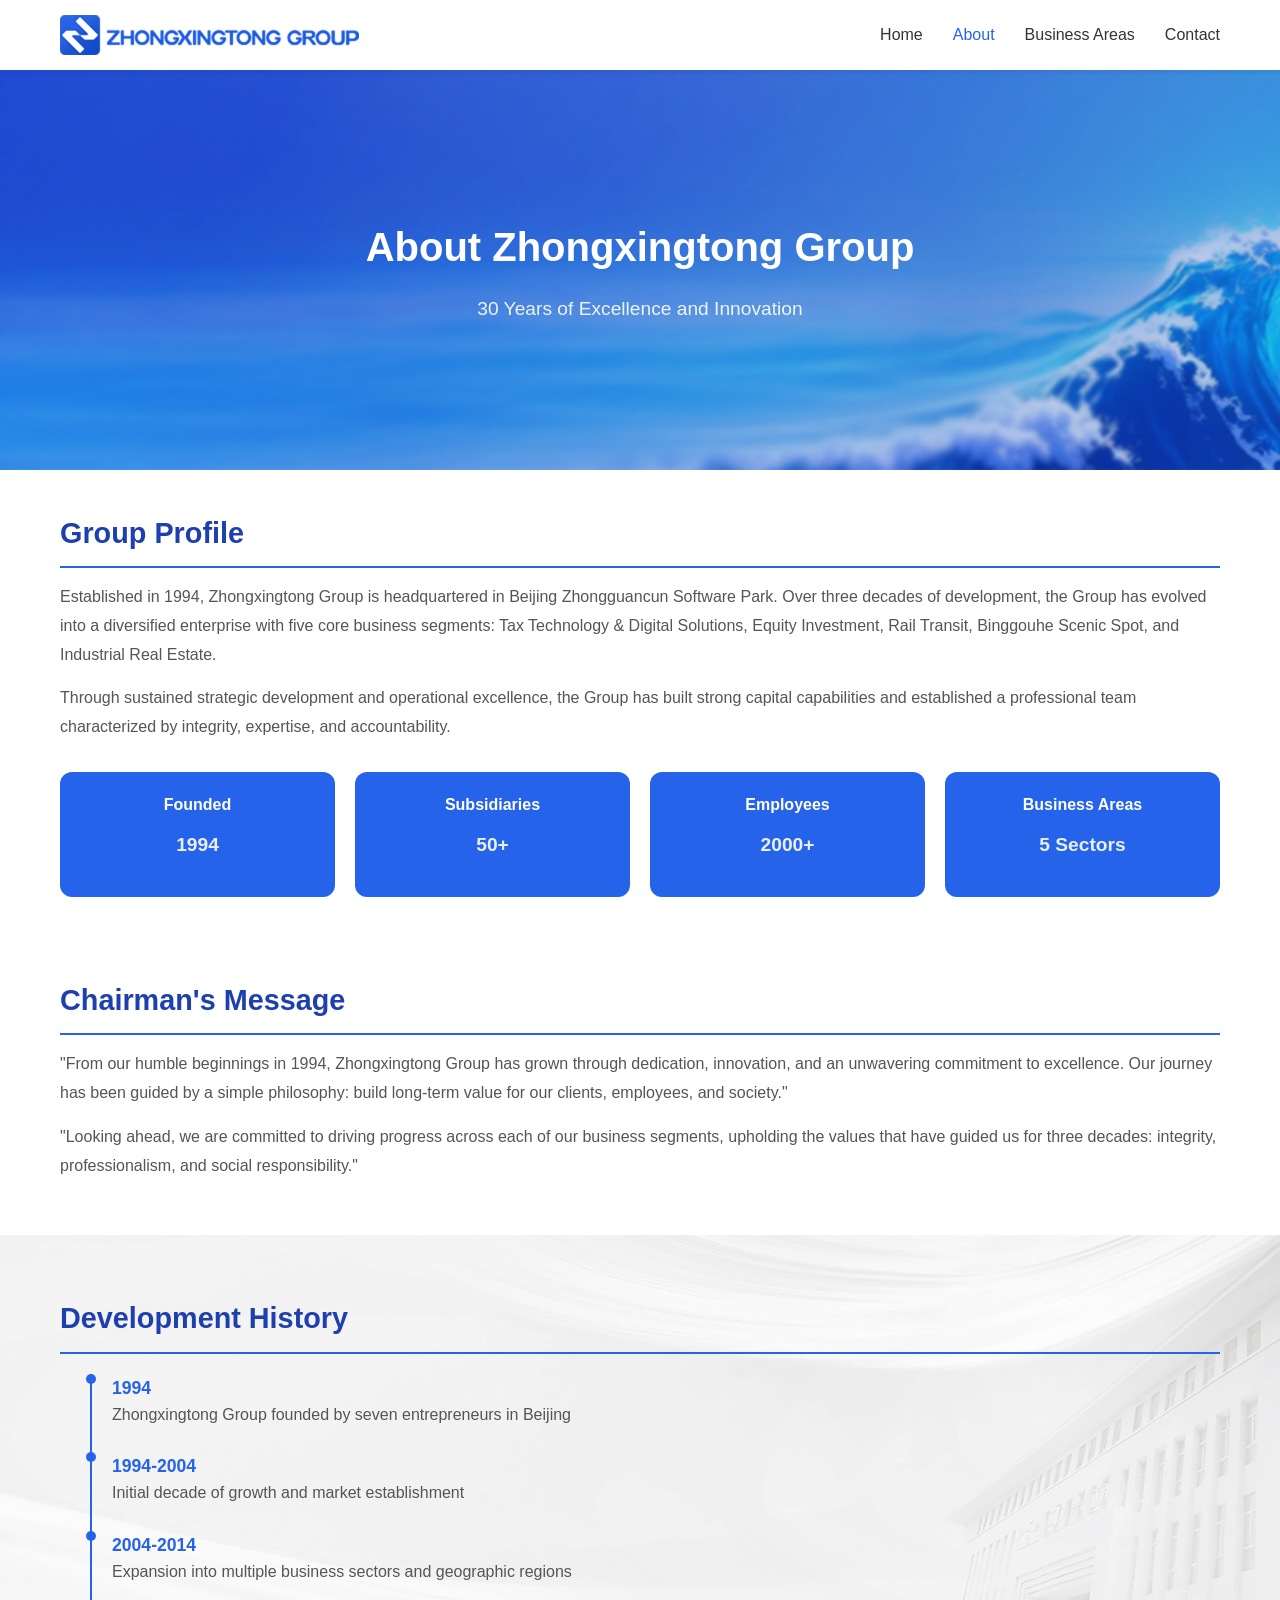
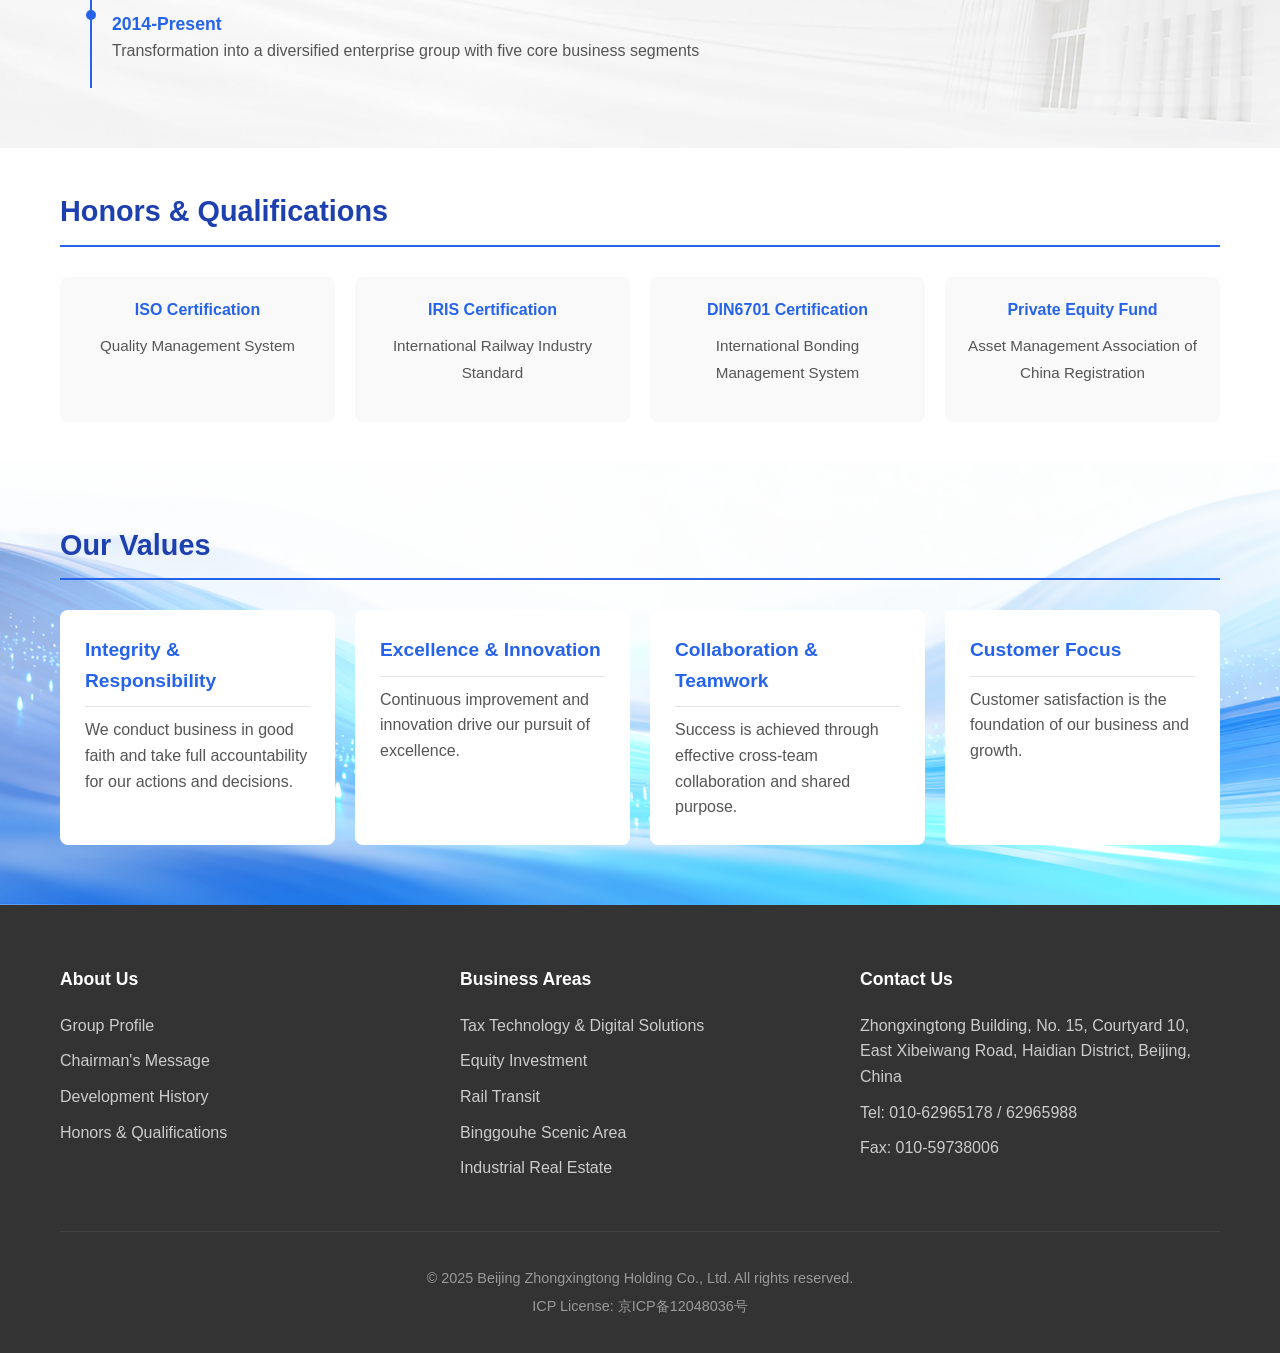
==== about.html @ 96192349 "refactor: unify footer heading from Business Units to Business Areas Co-Authored-By: Claude Opus 4.7" ====
<!DOCTYPE html>
<html lang="en">
<head>
  <meta charset="UTF-8">
  <meta name="viewport" content="width=device-width, initial-scale=1.0">
  <title>About - Zhongxingtong Group</title>
  <link rel="stylesheet" href="assets/css/style.css?v=20250424d">
  <link rel="stylesheet" href="assets/css/images.css">
  <style>
    /* Banner */
    .about-hero {
      position: relative;
      color: white;
      text-align: center;
      padding: 0;
      min-height: 400px;
      display: flex;
      align-items: center;
      justify-content: center;
      background-image: url('images/about/banner1.png');
      background-image: image-set(
        url('images/about/banner1.png') 1x,
        url('images/about/banner1@2x.png') 2x
      );
      background-size: cover;
      background-position: center;
      background-repeat: no-repeat;
    }
    .about-hero .hero-overlay {
      position: absolute;
      top: 0; left: 0; right: 0; bottom: 0;
      background: linear-gradient(135deg, rgba(37, 99, 235, 0.2), rgba(30, 64, 175, 0.3));
      z-index: 1;
    }
    .about-hero .container {
      position: relative;
      z-index: 2;
      padding: 60px 20px;
    }
    .about-hero h1 {
      font-size: clamp(1.8rem, 4vw, 2.5rem);
      margin-bottom: 15px;
    }
    .about-hero p {
      font-size: clamp(1rem, 1.5vw, 1.25rem);
      opacity: 0.9;
    }

    /* Sections */
    .content-section {
      padding: 40px 20px;
    }
    .content-section h2,
    .history-section h2,
    .values-section h2 {
      color: #1e40af;
      margin-bottom: 15px;
      font-size: clamp(1.4rem, 2.5vw, 1.8rem);
      padding-bottom: 10px;
      border-bottom: 2px solid #2563eb;
    }
    .content-section h3 {
      color: #1e40af;
      margin-top: 30px;
      margin-bottom: 15px;
      font-size: 1.5rem;
    }
    .content-section p {
      line-height: 1.8;
      margin-bottom: 15px;
      color: #555;
    }

    /* Group Profile stats - blue bg, white text */
    #profile .honor-item {
      background: #2563eb;
      border-radius: 12px;
      color: white;
    }
    #profile .honor-item h4 {
      color: white;
    }
    #profile .honor-item p {
      color: rgba(255,255,255,0.9);
      font-size: 1.2rem;
      font-weight: 700;
    }

    /* Honor Items */
    .honors-grid {
      display: grid;
      grid-template-columns: repeat(auto-fit, minmax(200px, 1fr));
      gap: 20px;
      margin-top: 30px;
    }
    .honor-item {
      background: #f9f9f9;
      padding: 20px;
      border-radius: 8px;
      text-align: center;
    }
    .honor-item h4 {
      color: #2563eb;
      margin-bottom: 10px;
    }
    .honor-item p {
      color: #555;
      font-size: 0.95rem;
    }

    /* Chairman */
    .chairman-inner {
    }

    /* Development History - background image full width */
    .history-section {
      position: relative;
      padding: 60px 20px;
      background-image: url('images/about/底图.png');
      background-image: image-set(
        url('images/about/底图.png') 1x,
        url('images/about/底图@2x.png') 2x
      );
      background-size: cover;
      background-position: center;
      background-repeat: no-repeat;
    }
    .history-section .container {
      position: relative;
      z-index: 1;
    }
    .timeline {
      position: relative;
      padding-left: 30px;
      margin-top: 20px;
    }
    .timeline-item {
      position: relative;
      padding-bottom: 25px;
      border-left: 2px solid #2563eb;
      padding-left: 20px;
    }
    .timeline-item::before {
      content: '';
      position: absolute;
      left: -6px;
      top: 0;
      width: 10px;
      height: 10px;
      background: #2563eb;
      border-radius: 50%;
    }
    .timeline-year {
      font-weight: 700;
      color: #2563eb;
      font-size: 1.1rem;
    }
    .timeline-item p {
      color: #555;
    }

    /* Values - background image full width */
    .values-section {
      position: relative;
      padding: clamp(40px, 5vw, 60px) 20px;
      background-image: url('images/about/背景图.png');
      background-image: image-set(
        url('images/about/背景图.png') 1x,
        url('images/about/背景图@2x.png') 2x
      );
      background-size: cover;
      background-position: center;
      background-repeat: no-repeat;
    }
    .values-list {
      display: grid;
      grid-template-columns: repeat(auto-fit, minmax(250px, 1fr));
      gap: 20px;
      margin-top: 30px;
    }
    .value-item {
      background: white;
      padding: 25px;
      border-radius: 8px;
    }
    .value-item h4 {
      color: #2563eb;
      margin-bottom: 10px;
      font-size: 1.2rem;
      padding-bottom: 10px;
      border-bottom: 1px solid rgba(0,0,0,0.1);
    }
    .value-item p {
      color: #555;
    }

    /* Careers */
    @media (max-width: 768px) {
      .about-hero {
        min-height: 300px;
      }
      .about-hero .container {
        padding: 40px 15px;
      }
    }
  </style>
</head>
<body>
    <header>
    <nav class="navbar">
      <div class="container nav-container">
        <a href="index.html" class="logo">
          <img src="images/logo.png" srcset="images/logo@2x.png 2x" alt="Zhongxingtong Group">
        </a>
        <button class="mobile-menu-btn" aria-label="Toggle menu">
          <span></span><span></span><span></span>
        </button>
        <ul class="nav-links">
          <li><a href="index.html">Home</a></li>
          <li><a href="about.html" class="active">About</a></li>
          <li class="dropdown">
            <span class="dropdown-toggle">Business Areas</span>
            <div class="dropdown-menu">
              <a href="finance-taxation.html">Tax Technology &amp; Digital Solutions</a>
              <a href="equity-investment.html">Equity Investment</a>
              <a href="rail-transit.html">Rail Transit</a>
              <a href="binggouhe-scenic.html">Binggouhe Scenic Area</a>
              <a href="industrial-real-estate.html">Industrial Real Estate</a>
            </div>
          </li>
          <li><a href="contact.html">Contact</a></li>
        </ul>
      </div>
    </nav>
  </header>

  <main>
    <!-- Banner -->
    <section class="about-hero">
      <div class="hero-overlay"></div>
      <div class="container">
        <h1>About Zhongxingtong Group</h1>
        <p>30 Years of Excellence and Innovation</p>
      </div>
    </section>

    <!-- Group Profile -->
    <section class="content-section" id="profile">
      <div class="container">
        <h2>Group Profile</h2>
        <p>Established in 1994, Zhongxingtong Group is headquartered in Beijing Zhongguancun Software Park. Over three decades of development, the Group has evolved into a diversified enterprise with five core business segments: Tax Technology &amp; Digital Solutions, Equity Investment, Rail Transit, Binggouhe Scenic Spot, and Industrial Real Estate.</p>
        <p>Through sustained strategic development and operational excellence, the Group has built strong capital capabilities and established a professional team characterized by integrity, expertise, and accountability.</p>
        <div class="honors-grid">
          <div class="honor-item">
            <h4>Founded</h4>
            <p>1994</p>
          </div>
          <div class="honor-item">
            <h4>Subsidiaries</h4>
            <p>50+</p>
          </div>
          <div class="honor-item">
            <h4>Employees</h4>
            <p>2000+</p>
          </div>
          <div class="honor-item">
            <h4>Business Areas</h4>
            <p>5 Sectors</p>
          </div>
        </div>
      </div>
    </section>

    <!-- Chairman's Message -->
    <section class="content-section" id="chairman">
      <div class="container">
        <div class="chairman-inner">
        <h2>Chairman's Message</h2>
        <p>"From our humble beginnings in 1994, Zhongxingtong Group has grown through dedication, innovation, and an unwavering commitment to excellence. Our journey has been guided by a simple philosophy: build long-term value for our clients, employees, and society."</p>
        <p>"Looking ahead, we are committed to driving progress across each of our business segments, upholding the values that have guided us for three decades: integrity, professionalism, and social responsibility."</p>
        </div>
      </div>
    </section>

    <!-- Development History - background image -->
    <section class="history-section" id="history">
      <div class="container">
        <h2>Development History</h2>
        <div class="timeline">
          <div class="timeline-item">
            <div class="timeline-year">1994</div>
            <p>Zhongxingtong Group founded by seven entrepreneurs in Beijing</p>
          </div>
          <div class="timeline-item">
            <div class="timeline-year">1994-2004</div>
            <p>Initial decade of growth and market establishment</p>
          </div>
          <div class="timeline-item">
            <div class="timeline-year">2004-2014</div>
            <p>Expansion into multiple business sectors and geographic regions</p>
          </div>
          <div class="timeline-item">
            <div class="timeline-year">2014-Present</div>
            <p>Transformation into a diversified enterprise group with five core business segments</p>
          </div>
        </div>
      </div>
    </section>

    <!-- Honors -->
    <section class="content-section" id="honors">
      <div class="container">
        <h2>Honors & Qualifications</h2>
        <div class="honors-grid">
          <div class="honor-item">
            <h4>ISO Certification</h4>
            <p>Quality Management System</p>
          </div>
          <div class="honor-item">
            <h4>IRIS Certification</h4>
            <p>International Railway Industry Standard</p>
          </div>
          <div class="honor-item">
            <h4>DIN6701 Certification</h4>
            <p>International Bonding Management System</p>
          </div>
          <div class="honor-item">
            <h4>Private Equity Fund</h4>
            <p>Asset Management Association of China Registration</p>
          </div>
        </div>
      </div>
    </section>

    <!-- Values -->
    <section class="values-section" id="values">
      <div class="container">
        <h2>Our Values</h2>
          <div class="values-list">
            <div class="value-item">
              <h4>Integrity & Responsibility</h4>
              <p>We conduct business in good faith and take full accountability for our actions and decisions.</p>
            </div>
            <div class="value-item">
              <h4>Excellence & Innovation</h4>
              <p>Continuous improvement and innovation drive our pursuit of excellence.</p>
            </div>
            <div class="value-item">
              <h4>Collaboration & Teamwork</h4>
              <p>Success is achieved through effective cross-team collaboration and shared purpose.</p>
            </div>
            <div class="value-item">
              <h4>Customer Focus</h4>
              <p>Customer satisfaction is the foundation of our business and growth.</p>
            </div>
          </div>
      </div>
    </section>

  </main>

    <footer>
    <div class="container">
      <div class="footer-content">
        <div class="footer-section">
          <h4>About Us</h4>
          <ul>
            <li><a href="about.html">Group Profile</a></li>
            <li><a href="about.html#chairman">Chairman's Message</a></li>
            <li><a href="about.html#history">Development History</a></li>
            <li><a href="about.html#honors">Honors & Qualifications</a></li>
          </ul>
        </div>
        <div class="footer-section">
          <h4>Business Areas</h4>
          <ul>
            <li><a href="finance-taxation.html">Tax Technology &amp; Digital Solutions</a></li>
            <li><a href="equity-investment.html">Equity Investment</a></li>
            <li><a href="rail-transit.html">Rail Transit</a></li>
            <li><a href="binggouhe-scenic.html">Binggouhe Scenic Area</a></li>
            <li><a href="industrial-real-estate.html">Industrial Real Estate</a></li>
          </ul>
        </div>
        <div class="footer-section">
          <h4>Contact Us</h4>
          <p>Zhongxingtong Building, No. 15, Courtyard 10, East Xibeiwang Road, Haidian District, Beijing, China</p>
          <p>Tel: 010-62965178 / 62965988</p>
          <p>Fax: 010-59738006</p>
        </div>
      </div>
      <div class="footer-bottom">
        <p>&copy; 2025 Beijing Zhongxingtong Holding Co., Ltd. All rights reserved.</p>
        <p>ICP License: 京ICP备12048036号</p>
      </div>
    </div>
  </footer>

  <script src="assets/js/main.js"></script>
</body>
</html>
---- assets/css/style.css ----
/* Reset & Base Styles */
*, *::before, *::after {
  box-sizing: border-box;
  margin: 0;
  padding: 0;
}

:root {
  --primary-color: #2563eb;
  --secondary-color: #1e40af;
  --accent-color: #4a7c43;
  --text-color: #333;
  --text-light: #666;
  --bg-color: #fff;
  --gray-light: #f5f5f5;
  --gray: #666;
  --border-color: #e5e7eb;
  --shadow-sm: 0 1px 3px rgba(0,0,0,0.1);
  --shadow-md: 0 4px 6px rgba(0,0,0,0.1);
  --shadow-lg: 0 10px 15px rgba(0,0,0,0.1);
  --transition: all 0.3s ease;
}

body {
  font-family: -apple-system, BlinkMacSystemFont, 'Segoe UI', Roboto, 'Helvetica Neue', Arial, sans-serif;
  line-height: 1.6;
  color: var(--text-color);
  background: var(--bg-color);
  scroll-behavior: smooth;
  padding-top: 70px;
}

/* Selection */
::selection {
  background: var(--primary-color);
  color: white;
}

/* Focus styles */
:focus {
  outline: 2px solid var(--primary-color);
  outline-offset: 2px;
}

.container {
  max-width: 1200px;
  margin: 0 auto;
  padding: 0 20px;
}

/* Navigation */
.navbar {
  background: var(--bg-color);
  box-shadow: 0 2px 4px rgba(0,0,0,0.1);
  position: fixed;
  top: 0;
  left: 0;
  right: 0;
  z-index: 100;
}

.nav-container {
  display: flex;
  justify-content: space-between;
  align-items: center;
  height: 70px;
}

.logo {
  display: flex;
  align-items: center;
  text-decoration: none;
}

.logo img {
  height: 40px;
  width: auto;
}

.nav-links {
  display: flex;
  list-style: none;
  gap: 30px;
}

.nav-links a {
  text-decoration: none;
  color: var(--text-color);
  font-weight: 500;
  transition: color 0.3s;
}

/* Dropdown Menu */
.dropdown {
  position: relative;
  display: inline-block;
}

.dropdown-toggle {
  cursor: pointer;
  display: inline;
  color: var(--text-color);
  font-weight: 500;
  text-decoration: none;
  transition: color 0.3s;
}

.dropdown-menu {
  display: none;
}

/* Desktop dropdown - hover trigger */
@media (min-width: 769px) {
  .dropdown-menu {
    position: absolute;
    top: 100%;
    left: 0;
    background: white;
    min-width: 220px;
    box-shadow: 0 8px 16px rgba(0,0,0,0.1);
    border-radius: 8px;
    padding: 10px 0;
    z-index: 1000;
    opacity: 0;
    transform: translateY(-10px);
    transition: all 0.3s ease;
  }

  .dropdown:hover .dropdown-menu {
    display: block !important;
    opacity: 1 !important;
    transform: translateY(0) !important;
  }

  .dropdown:focus .dropdown-menu,
  .dropdown:focus-within .dropdown-menu {
    display: block !important;
    opacity: 1 !important;
    transform: translateY(0) !important;
  }
}

.dropdown-menu a {
  display: block;
  padding: 12px 20px;
  color: var(--text-color);
  text-decoration: none;
  transition: all 0.3s;
  border-left: 3px solid transparent;
  white-space: nowrap;
}

.dropdown-menu a:hover {
  background: #f5f5f5;
  border-left-color: var(--primary-color);
  padding-left: 25px;
}

.nav-links a:hover,
.nav-links a.active,
.dropdown:hover .dropdown-toggle {
  color: var(--primary-color);
}

.mobile-menu-btn {
  display: none;
  background: none;
  border: none;
  cursor: pointer;
}

/* Desktop dropdown - hover trigger */
@media (min-width: 769px) {
  .dropdown-menu {
    display: none;
    position: absolute;
    top: 100%;
    left: 0;
    background: white;
    min-width: 220px;
    box-shadow: 0 8px 16px rgba(0,0,0,0.1);
    border-radius: 8px;
    padding: 10px 0;
    z-index: 1000;
    opacity: 0;
    transform: translateY(-10px);
    transition: all 0.3s ease;
  }

  .dropdown:hover .dropdown-menu {
    display: block !important;
    opacity: 1 !important;
    transform: translateY(0) !important;
  }

  .dropdown:focus .dropdown-menu,
  .dropdown:focus-within .dropdown-menu {
    display: block !important;
    opacity: 1 !important;
    transform: translateY(0) !important;
  }
}

/* Mobile Dropdown */
@media (max-width: 768px) {
  .dropdown-menu {
    position: static;
    box-shadow: none;
    border-radius: 0;
    padding-left: 20px;
    background: #f9f9f9;
    display: none;
  }

  .dropdown.active .dropdown-menu {
    display: block;
  }

  .dropdown-menu a {
    padding: 10px 15px;
    border-left: none;
    border-bottom: 1px solid #e5e7eb;
  }

  .dropdown-menu a:hover {
    padding-left: 20px;
    background: transparent;
  }
}

/* Hero Section */
.hero {
  position: relative;
  color: white;
  text-align: center;
  padding: 0;
  min-height: 500px;
  display: flex;
  align-items: center;
  justify-content: center;
  background-repeat: no-repeat;
  background-position: center;
  background-size: cover;
}

.hero-overlay {
  position: absolute;
  top: 0;
  left: 0;
  right: 0;
  bottom: 0;
  background: linear-gradient(135deg, rgba(37, 99, 235, 0.3), rgba(30, 64, 175, 0.4));
  z-index: 1;
}

.hero .container.hero-content {
  position: relative;
  z-index: 2;
  padding: 60px 20px;
}

.hero h1 {
  font-size: 3rem;
  margin-bottom: 20px;
}

.hero p {
  font-size: 1.25rem;
  margin-bottom: 30px;
  opacity: 0.9;
  max-width: 800px;
  margin-left: auto;
  margin-right: auto;
}

.hero-stats {
  display: flex;
  justify-content: center;
  gap: clamp(5px, 5vw, 50px);
  margin: clamp(20px, 4vw, 40px) 0;
  flex-wrap: nowrap;
}

.stat {
  text-align: center;
}

.stat-number {
  display: block;
  font-size: clamp(1.5rem, 3vw, 2.5rem);
  font-weight: 700;
  line-height: 1.1;
}

.stat-label {
  font-size: clamp(0.75rem, 1.2vw, 1rem);
  opacity: 0.9;
  line-height: 1.1;
}

/* Buttons */
.btn {
  display: inline-block;
  padding: 12px 30px;
  border-radius: 6px;
  text-decoration: none;
  font-weight: 600;
  transition: var(--transition);
  cursor: pointer;
  border: none;
  font-size: 1rem;
}

.btn-primary {
  background: white;
  color: var(--primary-color);
}

.btn-primary:hover {
  transform: translateY(-2px);
  box-shadow: 0 4px 12px rgba(0,0,0,0.2);
}

.btn-secondary {
  background: var(--primary-color);
  color: white;
}

.btn-secondary:hover {
  background: var(--secondary-color);
  transform: translateY(-2px);
  box-shadow: 0 4px 12px rgba(0,0,0,0.2);
}

.btn-outline {
  background: transparent;
  color: var(--primary-color);
  border: 2px solid var(--primary-color);
}

.btn-outline:hover {
  background: var(--primary-color);
  color: white;
}

.btn-small {
  padding: 8px 20px;
  font-size: 0.9rem;
}

.btn-large {
  padding: 16px 40px;
  font-size: 1.1rem;
}

/* Features */
.features {
  padding: 80px 20px;
  background: var(--gray-light);
}

.features h2 {
  text-align: center;
  margin-bottom: 50px;
  font-size: 2rem;
}

.feature-grid {
  display: grid;
  grid-template-columns: repeat(auto-fit, minmax(280px, 1fr));
  gap: 30px;
}

.feature-card {
  background: white;
  padding: 30px;
  border-radius: 24px;
  box-shadow: 0 2px 8px rgba(0,0,0,0.1);
  position: relative;
  overflow: hidden;
  min-height: 320px;
  display: flex;
  flex-direction: column;
  justify-content: flex-end;
  background-color: #f8fafc;
}

.feature-card::before {
  content: '';
  position: absolute;
  top: 0;
  left: 0;
  right: 0;
  bottom: 0;
  background-size: cover;
  background-position: center;
  z-index: 0;
}

.feature-card > * {
  position: relative;
  z-index: 1;
}

.feature-card h3 {
  color: var(--primary-color);
  margin-bottom: 15px;
}

.feature-card p {
  color: #333;
}

.feature-card .btn-link {
  color: var(--primary-color);
  font-weight: 600;
}

.feature-card .btn-link:hover {
  color: var(--secondary-color);
}

.btn-image {
  display: inline-flex;
  margin-top: 15px;
  position: relative;
  width: auto;
  align-self: flex-start;
  align-items: center;
  justify-content: center;
}

.btn-image img {
  display: block;
  width: auto;
  height: 26px;
}

.btn-image .btn-text {
  position: absolute;
  top: 0;
  left: 0;
  right: 0;
  bottom: 0;
  display: flex;
  align-items: center;
  justify-content: center;
  color: white;
  font-weight: 600;
  font-size: 0.9rem;
  white-space: nowrap;
  text-shadow: 0 1px 2px rgba(0,0,0,0.3);
}

.feature-card .feature-icon {
  font-size: 2.5rem;
  margin-bottom: 15px;
  display: block;
}

.btn-link {
  display: inline-block;
  margin-top: 15px;
  color: var(--primary-color);
  text-decoration: none;
  font-weight: 600;
  transition: color 0.3s;
}

.btn-link:hover {
  color: var(--secondary-color);
}

.about-preview {
  padding: 80px 20px;
  background: white;
  text-align: center;
}

.about-preview h2 {
  color: var(--primary-color);
  margin-bottom: 25px;
  font-size: 2rem;
}

.about-preview p {
  max-width: 900px;
  margin: 0 auto 30px;
  font-size: 1.1rem;
  line-height: 1.8;
  color: var(--gray);
}

/* Footer */
footer {
  background: var(--text-color);
  color: white;
  padding: 60px 20px 30px;
}

.footer-content {
  display: grid;
  grid-template-columns: repeat(auto-fit, minmax(250px, 1fr));
  gap: 40px;
  margin-bottom: 40px;
}

.footer-section h4 {
  margin-bottom: 20px;
  color: white;
  font-size: 1.1rem;
}

.footer-section ul {
  list-style: none;
}

.footer-section ul li {
  margin-bottom: 10px;
}

.footer-section a {
  color: #ccc;
  text-decoration: none;
  transition: color 0.3s;
}

.footer-section a:hover {
  color: white;
}

.footer-section p {
  color: #ccc;
  margin-bottom: 10px;
  line-height: 1.6;
}

.footer-bottom {
  text-align: center;
  padding-top: 30px;
  border-top: 1px solid #444;
}

.footer-bottom p {
  margin: 5px 0;
  color: #999;
  font-size: 0.9rem;
}

/* Responsive */
@media (max-width: 768px) {
  .mobile-menu-btn {
    display: flex;
    flex-direction: column;
    gap: 5px;
  }

  .mobile-menu-btn span {
    display: block;
    width: 25px;
    height: 3px;
    background: var(--text-color);
    transition: var(--transition);
  }

  .mobile-menu-btn.active span:nth-child(1) {
    transform: rotate(45deg) translate(5px, 5px);
  }

  .mobile-menu-btn.active span:nth-child(2) {
    opacity: 0;
  }

  .mobile-menu-btn.active span:nth-child(3) {
    transform: rotate(-45deg) translate(7px, -6px);
  }

  .nav-links {
    display: none;
    position: absolute;
    top: 70px;
    left: 0;
    right: 0;
    background: white;
    flex-direction: column;
    padding: 20px;
    gap: 15px;
    box-shadow: 0 4px 8px rgba(0,0,0,0.1);
    animation: slideDown 0.3s ease;
  }

  .nav-links.active {
    display: flex;
  }

  .hero {
    min-height: 500px;
  }

  .hero .container.hero-content {
    padding: 30px 15px;
  }

  .hero h1 {
    font-size: 1.8rem;
    margin-bottom: 12px;
  }

  .hero p {
    font-size: 0.95rem;
    margin-bottom: 15px;
    line-height: 1.6;
  }

  .footer-content {
    grid-template-columns: 1fr;
  }

  .contact-grid {
    grid-template-columns: 1fr;
  }
}

/* Animations */
@keyframes slideDown {
  from {
    opacity: 0;
    transform: translateY(-10px);
  }
  to {
    opacity: 1;
    transform: translateY(0);
  }
}

@keyframes fadeIn {
  from {
    opacity: 0;
  }
  to {
    opacity: 1;
  }
}

@keyframes slideUp {
  from {
    opacity: 0;
    transform: translateY(20px);
  }
  to {
    opacity: 1;
    transform: translateY(0);
  }
}

/* Utility classes */
.fade-in {
  animation: fadeIn 0.6s ease;
}

.slide-up {
  animation: slideUp 0.6s ease;
}

.text-center {
  text-align: center;
}

.text-primary {
  color: var(--primary-color);
}

.mt-1 { margin-top: 1rem; }
.mt-2 { margin-top: 2rem; }
.mt-3 { margin-top: 3rem; }
.mb-1 { margin-bottom: 1rem; }
.mb-2 { margin-bottom: 2rem; }
.mb-3 { margin-bottom: 3rem; }

.py-1 { padding-top: 1rem; padding-bottom: 1rem; }
.py-2 { padding-top: 2rem; padding-bottom: 2rem; }
.py-3 { padding-top: 3rem; padding-bottom: 3rem; }

/* Card hover effects */
.card-hover {
  transition: var(--transition);
}

.card-hover:hover {
  transform: translateY(-5px);
  box-shadow: var(--shadow-lg);
}

/* Loading state */
.loading {
  opacity: 0.6;
  pointer-events: none;
}

/* Accessibility */
.sr-only {
  position: absolute;
  width: 1px;
  height: 1px;
  padding: 0;
  margin: -1px;
  overflow: hidden;
  clip: rect(0, 0, 0, 0);
  white-space: nowrap;
  border-width: 0;
}

/* Print styles */
@media print {
  .navbar,
  .footer,
  .btn {
    display: none;
  }

  body {
    font-size: 12pt;
  }

  .content-section {
    page-break-inside: avoid;
  }
}
---- assets/css/images.css ----
/* 图片样式和占位符 */

/* 通用图片样式 */
img {
  max-width: 100%;
  height: auto;
  display: block;
}

/* Logo样式 */
.logo {
  display: flex;
  align-items: center;
  gap: 10px;
}

.logo-icon {
  width: 40px;
  height: 40px;
  background: linear-gradient(135deg, #2563eb, #1e40af);
  border-radius: 8px;
  display: flex;
  align-items: center;
  justify-content: center;
  color: white;
  font-size: 1.2rem;
  font-weight: bold;
}

/* 业务领域图片占位符 */
.business-area-image {
  width: 100%;
  height: 300px;
  background: linear-gradient(135deg, #667eea 0%, #764ba2 100%);
  display: flex;
  align-items: center;
  justify-content: center;
  border-radius: 12px;
  margin-bottom: 30px;
  color: white;
  font-size: 4rem;
  position: relative;
  overflow: hidden;
}

.business-area-image::before {
  content: '';
  position: absolute;
  top: 0;
  left: 0;
  right: 0;
  bottom: 0;
  background: rgba(255, 255, 255, 0.1);
  opacity: 0;
  transition: opacity 0.3s;
}

.business-area-image:hover::before {
  opacity: 1;
}

/* 为每个业务领域设置不同的渐变色 */
.finance-taxation-img {
  background: linear-gradient(135deg, #667eea 0%, #764ba2 100%);
}

.equity-investment-img {
  background: linear-gradient(135deg, #f093fb 0%, #f5576c 100%);
}

.rail-transit-img {
  background: linear-gradient(135deg, #4facfe 0%, #00f2fe 100%);
}

.binggouhe-scenic-img {
  background: linear-gradient(135deg, #43e97b 0%, #38f9d7 100%);
}

.industrial-real-estate-img {
  background: linear-gradient(135deg, #fa709a 0%, #fee140 100%);
}

/* 新闻图片占位符 */
.news-image {
  width: 100%;
  height: 200px;
  background: linear-gradient(135deg, #a8edea 0%, #fed6e3 100%);
  display: flex;
  align-items: center;
  justify-content: center;
  border-radius: 8px;
  color: #333;
  font-size: 2rem;
  margin-bottom: 15px;
}

/* 头像占位符 */
.avatar-placeholder {
  width: 120px;
  height: 120px;
  border-radius: 50%;
  background: linear-gradient(135deg, #667eea 0%, #764ba2 100%);
  display: flex;
  align-items: center;
  justify-content: center;
  color: white;
  font-size: 2.5rem;
  margin: 0 auto 20px;
}

/* 英雄区域背景 */
.hero-bg {
  background: linear-gradient(135deg, #667eea 0%, #764ba2 100%);
  position: relative;
}

.hero-bg::before {
  content: '';
  position: absolute;
  top: 0;
  left: 0;
  right: 0;
  bottom: 0;
  background: url('data:image/svg+xml,<svg xmlns="http://www.w3.org/2000/svg" viewBox="0 0 1200 120"><path fill="rgba(255,255,255,0.1)" d="M321.39,56.44c58-10.79,114.16-30.13,172-41.86,82.39-16.72,168.19-17.73,250.45-.39C823.78,31,906.67,72,985.66,92.83c70.05,18.48,146.53,26.09,214.34,3V0H0V27.35A600.21,600.21,0,0,0,321.39,56.44Z"></path></svg>') no-repeat bottom;
  background-size: cover;
}

/* 图标样式 */
.icon {
  display: inline-block;
  width: 1em;
  height: 1em;
  margin-right: 0.5em;
  vertical-align: middle;
}

/* 统计数据图标 */
.stat-icon {
  font-size: 3rem;
  margin-bottom: 15px;
  display: block;
}

/* 特性卡片图标 */
.feature-icon {
  font-size: 2.5rem;
  margin-bottom: 20px;
  display: block;
}

/* 图片加载状态 */
img[loading] {
  background: #f0f0f0;
  min-height: 200px;
}

img[loading="lazy"] {
  opacity: 0;
  transition: opacity 0.3s;
}

img.loaded {
  opacity: 1;
}

/* 响应式图片 */
.responsive-image {
  width: 100%;
  height: auto;
  object-fit: cover;
}

@media (max-width: 768px) {
  .business-area-image {
    height: 200px;
    font-size: 3rem;
  }

  .news-image {
    height: 150px;
    font-size: 1.5rem;
  }

  .avatar-placeholder {
    width: 100px;
    height: 100px;
    font-size: 2rem;
  }
}
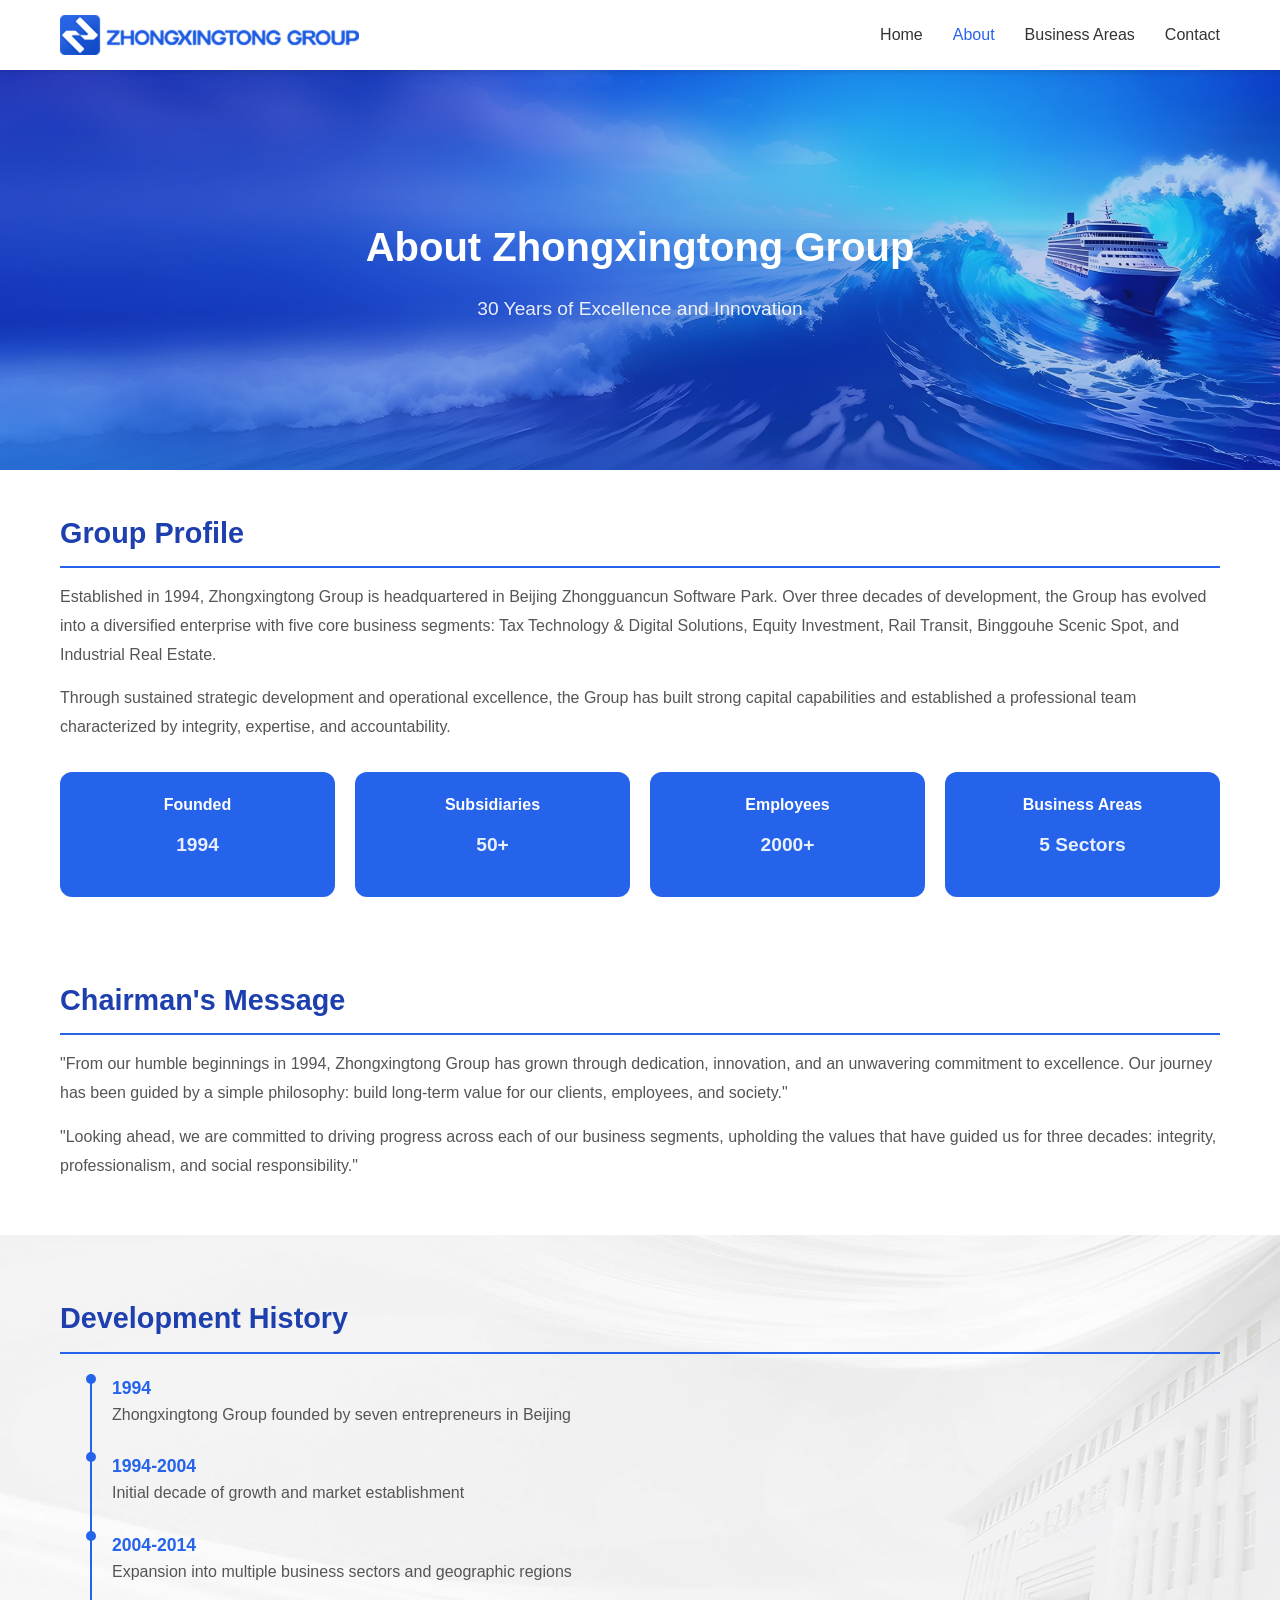
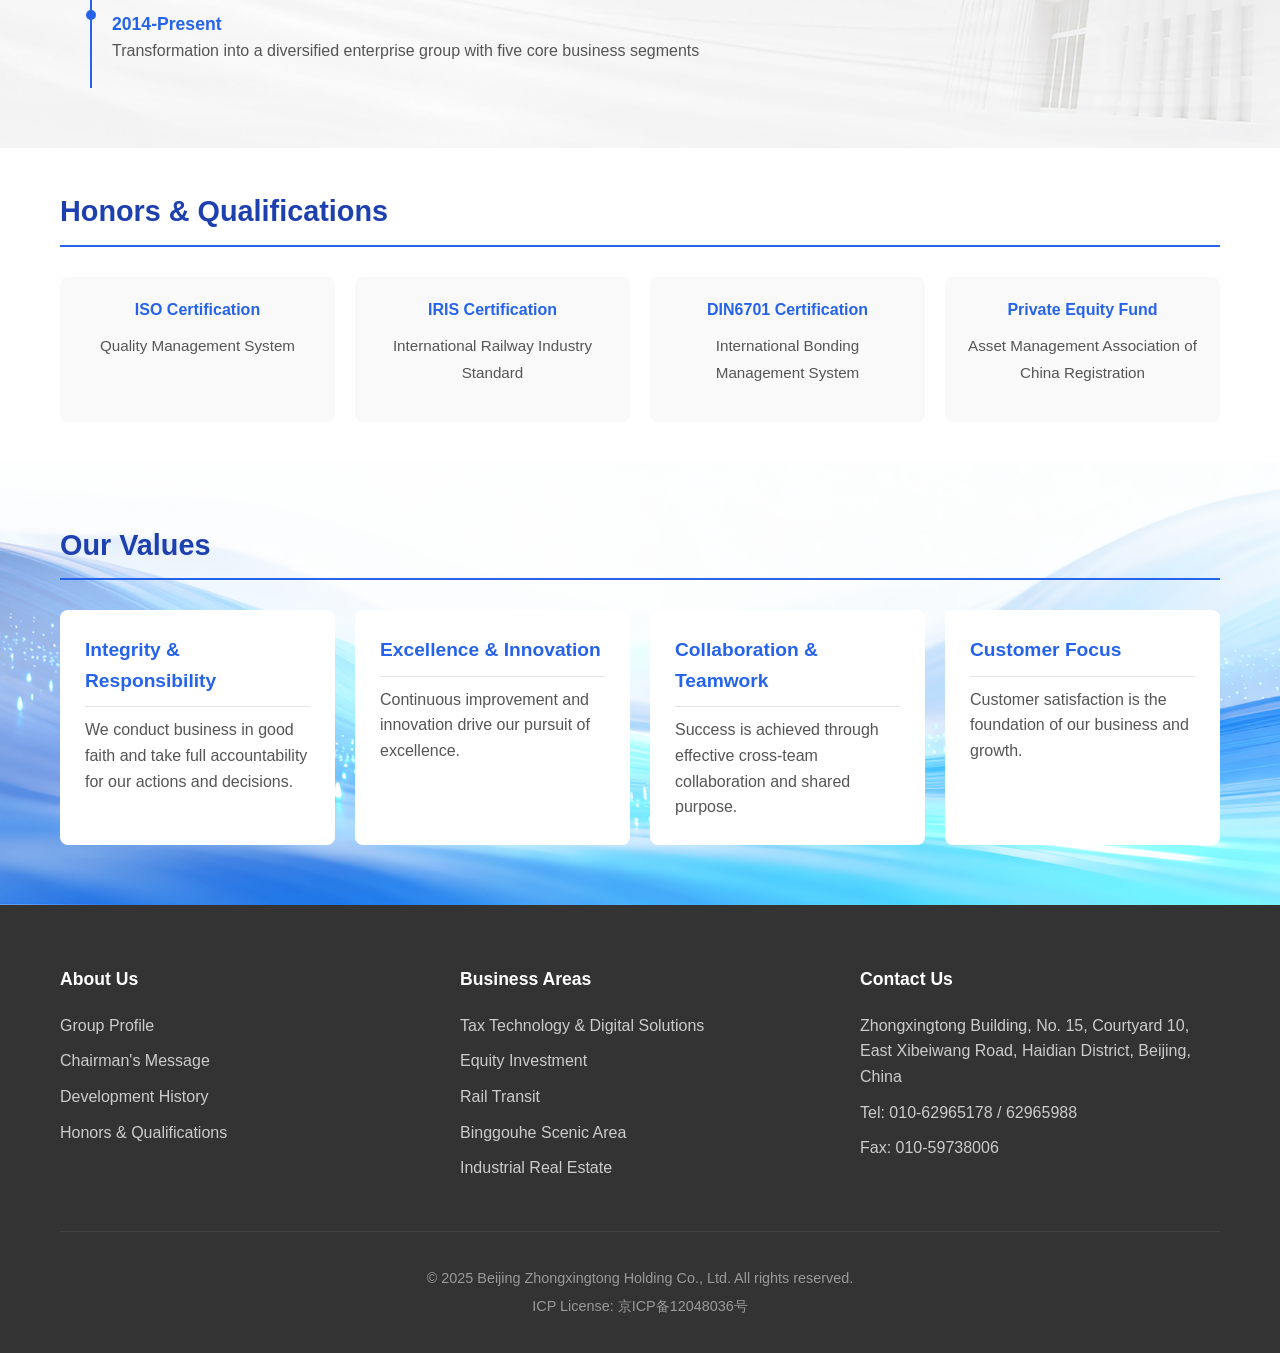
==== commit a28c93b7: "refactor: replace banners, remove all @2x/@3x variants and image-set - Replace banner images for all" ====
--- a/about.html
+++ b/about.html
@@ -18,10 +18,6 @@
       align-items: center;
       justify-content: center;
       background-image: url('images/about/banner1.png');
-      background-image: image-set(
-        url('images/about/banner1.png') 1x,
-        url('images/about/banner1@2x.png') 2x
-      );
       background-size: cover;
       background-position: center;
       background-repeat: no-repeat;
@@ -116,11 +112,7 @@
     .history-section {
       position: relative;
       padding: 60px 20px;
-      background-image: url('images/about/底图.png');
-      background-image: image-set(
-        url('images/about/底图.png') 1x,
-        url('images/about/底图@2x.png') 2x
-      );
+      background-image: url('images/about/bg-history.png');
       background-size: cover;
       background-position: center;
       background-repeat: no-repeat;
@@ -163,11 +155,7 @@
     .values-section {
       position: relative;
       padding: clamp(40px, 5vw, 60px) 20px;
-      background-image: url('images/about/背景图.png');
-      background-image: image-set(
-        url('images/about/背景图.png') 1x,
-        url('images/about/背景图@2x.png') 2x
-      );
+      background-image: url('images/about/bg-values.png');
       background-size: cover;
       background-position: center;
       background-repeat: no-repeat;
@@ -210,7 +198,7 @@
     <nav class="navbar">
       <div class="container nav-container">
         <a href="index.html" class="logo">
-          <img src="images/logo.png" srcset="images/logo@2x.png 2x" alt="Zhongxingtong Group">
+          <img src="images/logo.png" alt="Zhongxingtong Group">
         </a>
         <button class="mobile-menu-btn" aria-label="Toggle menu">
           <span></span><span></span><span></span>
--- a/assets/css/style.css
+++ b/assets/css/style.css
@@ -88,6 +88,10 @@
   color: var(--text-color);
   font-weight: 500;
   transition: color 0.3s;
+}
+.nav-links a:focus {
+  outline: none;
+  color: var(--primary-color);
 }
 
 /* Dropdown Menu */
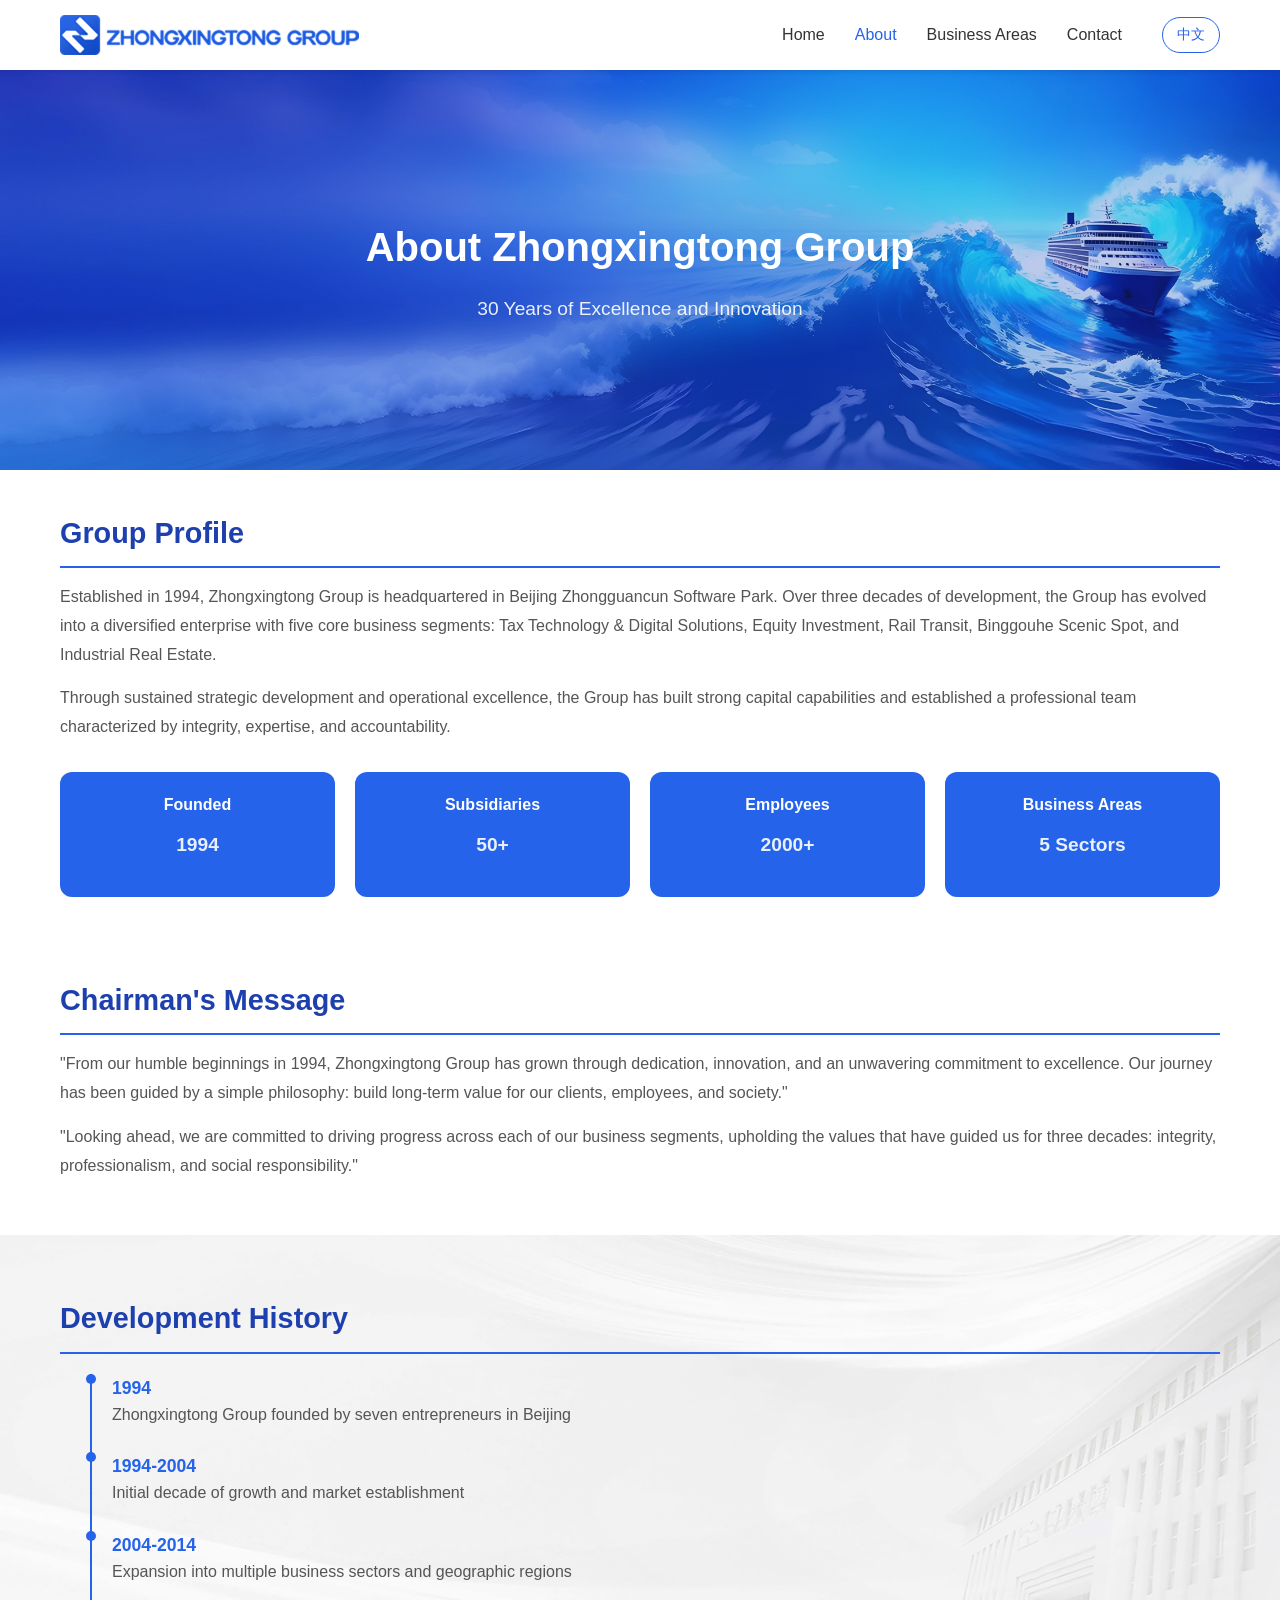
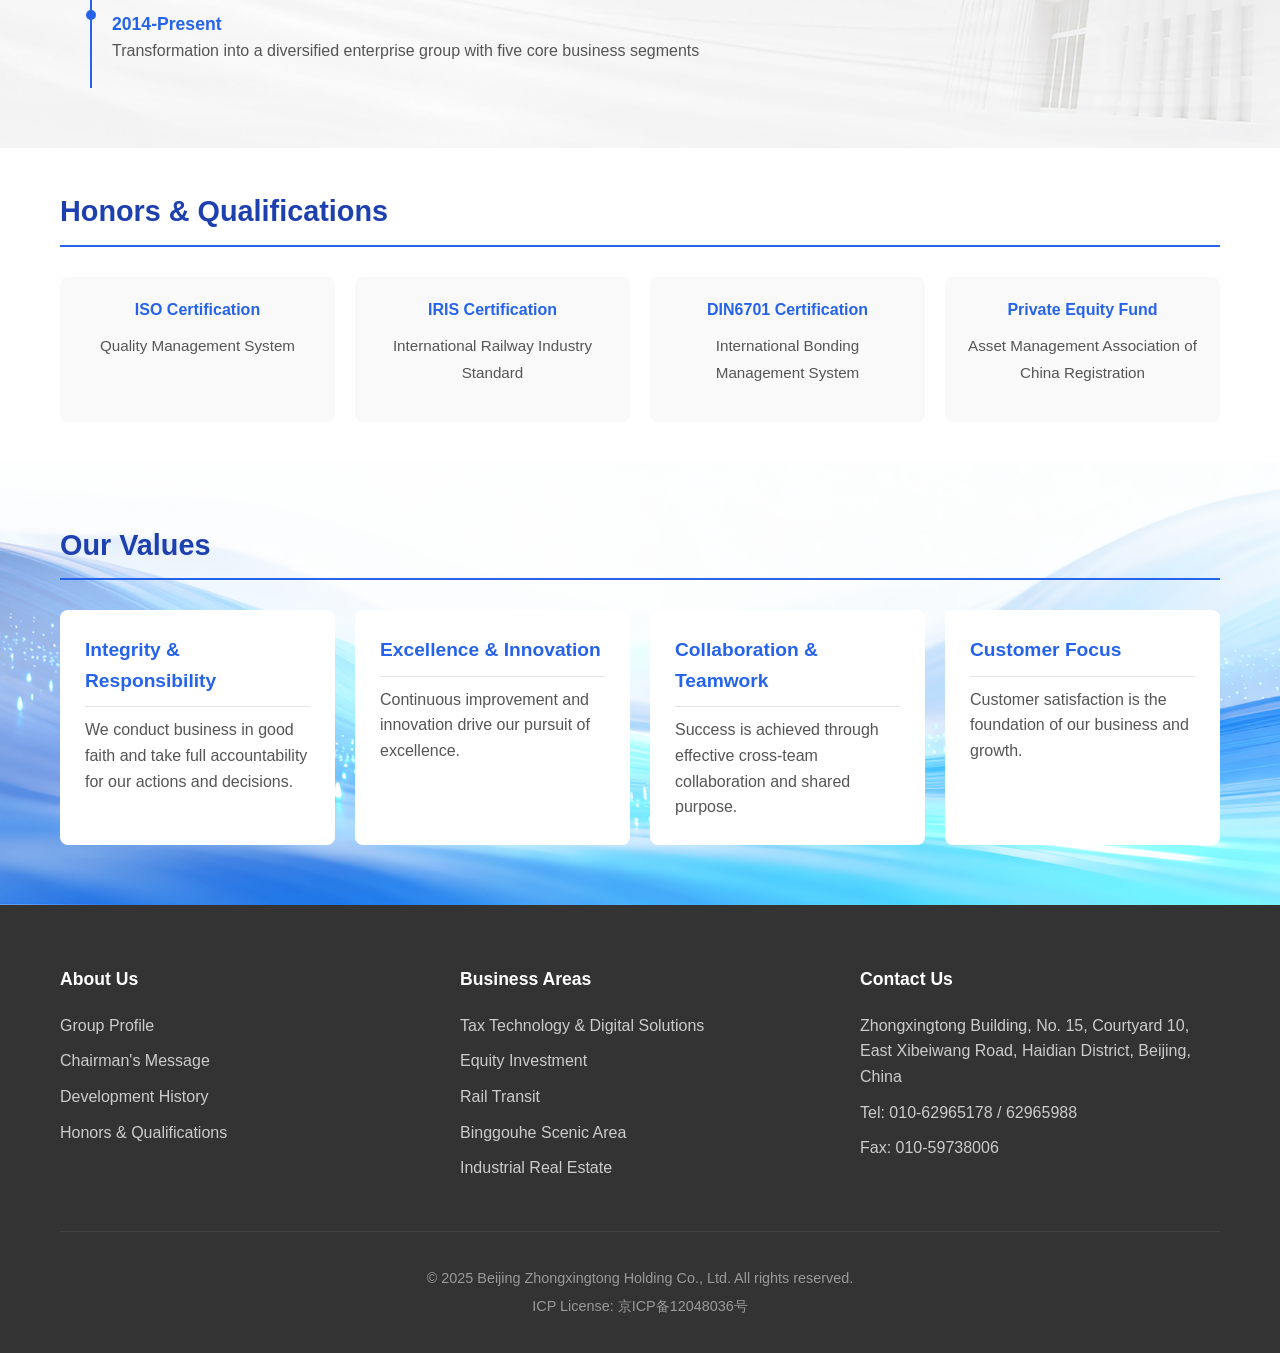
==== commit 373c3ace: "feat: add language switcher and favicon - Add "中文" pill button in navbar linking to chinazxt.com - A" ====
--- a/about.html
+++ b/about.html
@@ -4,6 +4,7 @@
   <meta charset="UTF-8">
   <meta name="viewport" content="width=device-width, initial-scale=1.0">
   <title>About - Zhongxingtong Group</title>
+  <link rel="shortcut icon" href="favicon.ico" type="image/x-icon">
   <link rel="stylesheet" href="assets/css/style.css?v=20250424d">
   <link rel="stylesheet" href="assets/css/images.css">
   <style>
@@ -217,6 +218,7 @@
             </div>
           </li>
           <li><a href="contact.html">Contact</a></li>
+        <li class="lang-switcher"><a href="https://www.chinazxt.com/" target="_blank" rel="noopener">中文</a></li>
         </ul>
       </div>
     </nav>
--- a/assets/css/style.css
+++ b/assets/css/style.css
@@ -79,6 +79,7 @@
 
 .nav-links {
   display: flex;
+  align-items: center;
   list-style: none;
   gap: 30px;
 }
@@ -92,6 +93,30 @@
 .nav-links a:focus {
   outline: none;
   color: var(--primary-color);
+}
+
+/* Language Switcher */
+.lang-switcher {
+  display: flex;
+  align-items: center;
+  margin-left: 10px;
+}
+.lang-switcher a {
+  display: inline-flex;
+  align-items: center;
+  gap: 4px;
+  padding: 6px 14px;
+  border: 1px solid var(--primary-color);
+  border-radius: 20px;
+  font-size: 0.85rem;
+  font-weight: 500;
+  color: var(--primary-color);
+  text-decoration: none;
+  transition: all 0.3s;
+}
+.lang-switcher a:hover {
+  background: var(--primary-color);
+  color: white;
 }
 
 /* Dropdown Menu */
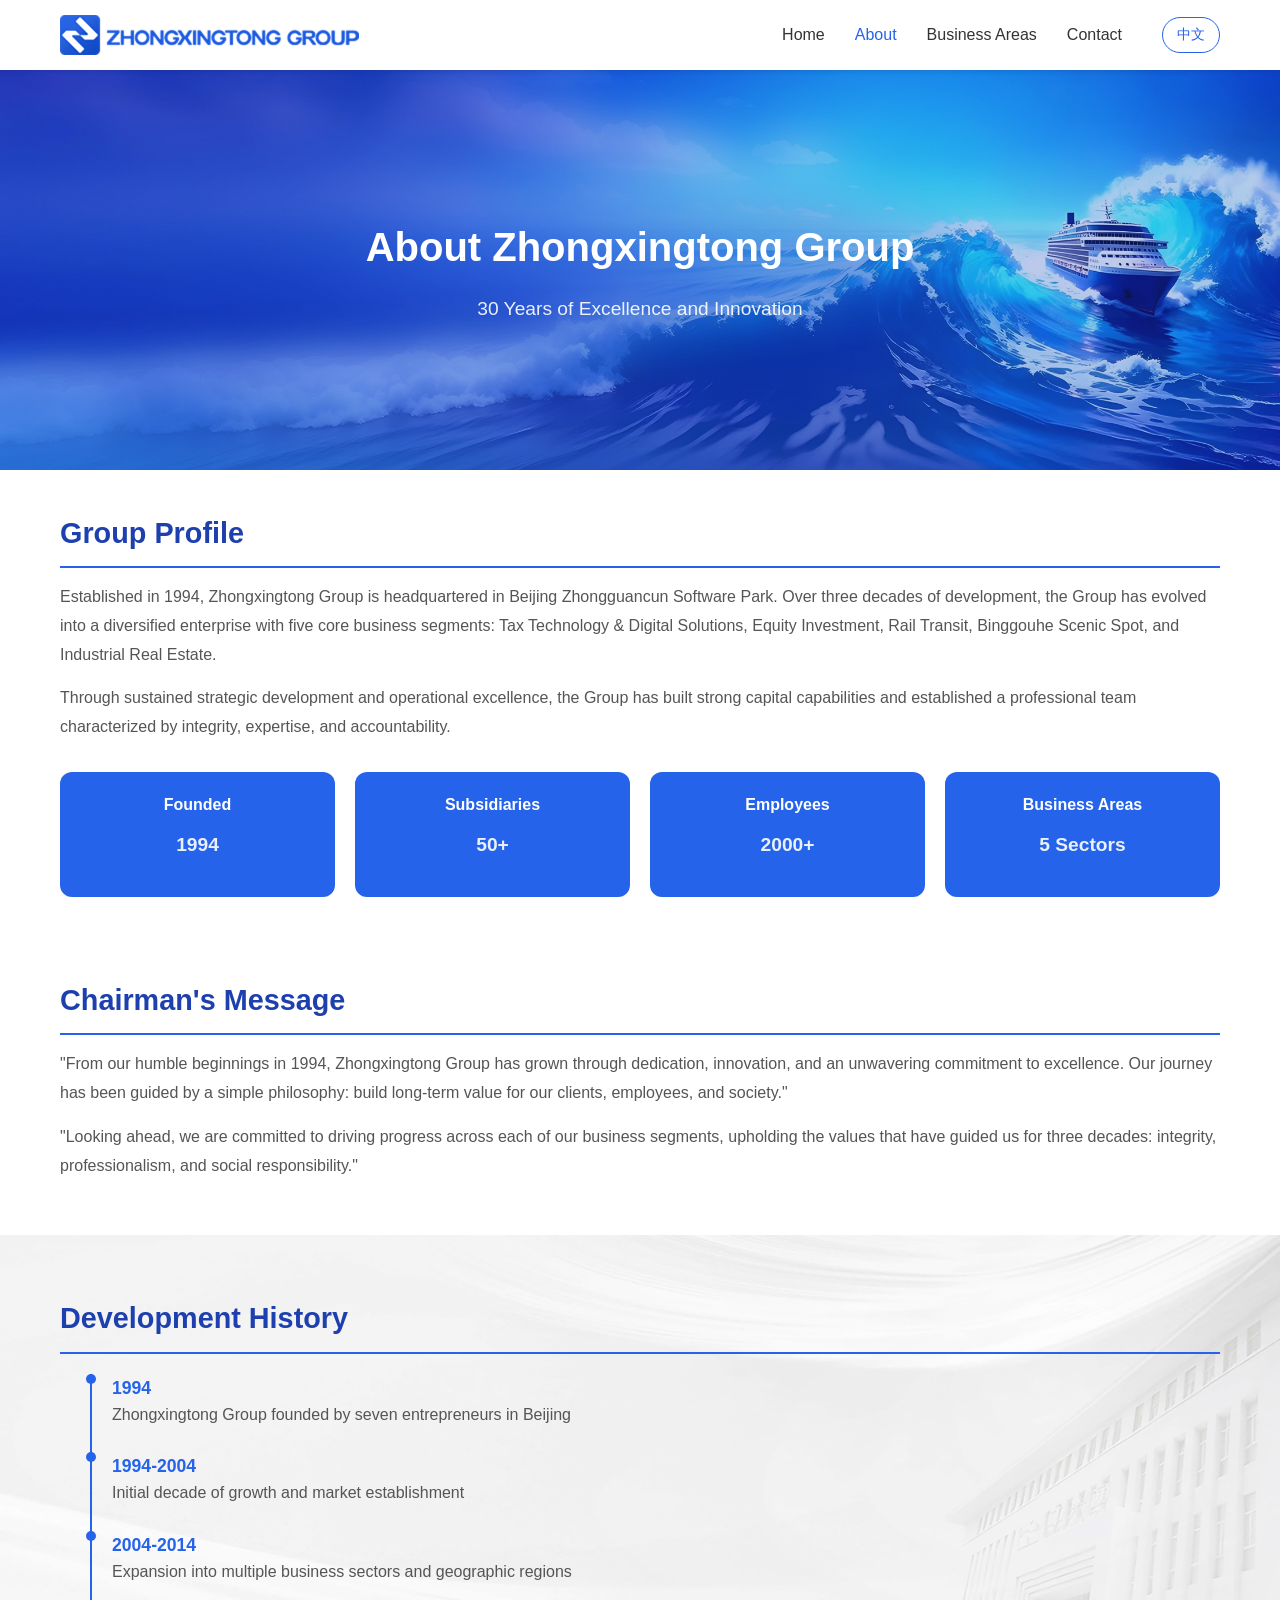
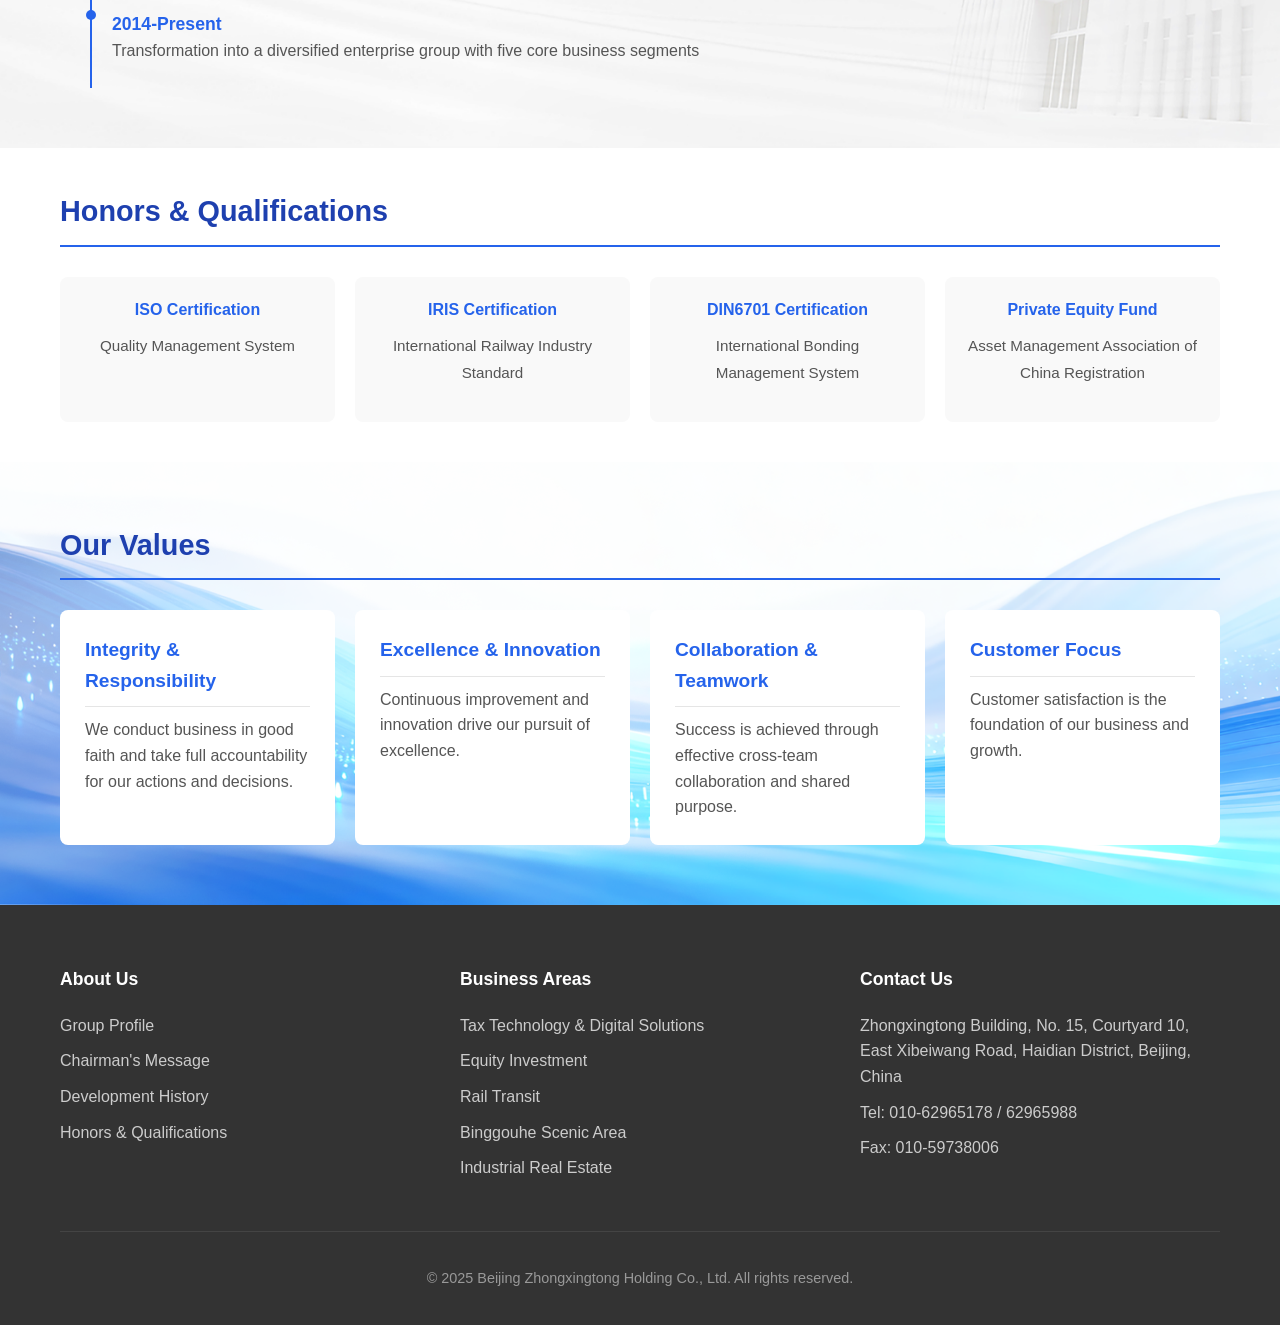
==== commit 1a84db6c: "chore: remove ICP license from all pages Co-Authored-By: Claude Opus 4.7 <noreply@anthropic.com>" ====
--- a/about.html
+++ b/about.html
@@ -5,7 +5,7 @@
   <meta name="viewport" content="width=device-width, initial-scale=1.0">
   <title>About - Zhongxingtong Group</title>
   <link rel="shortcut icon" href="favicon.ico" type="image/x-icon">
-  <link rel="stylesheet" href="assets/css/style.css?v=20250424d">
+  <link rel="stylesheet" href="assets/css/style.css?v=20250525">
   <link rel="stylesheet" href="assets/css/images.css">
   <style>
     /* Banner */
@@ -380,7 +380,6 @@
       </div>
       <div class="footer-bottom">
         <p>&copy; 2025 Beijing Zhongxingtong Holding Co., Ltd. All rights reserved.</p>
-        <p>ICP License: 京ICP备12048036号</p>
       </div>
     </div>
   </footer>
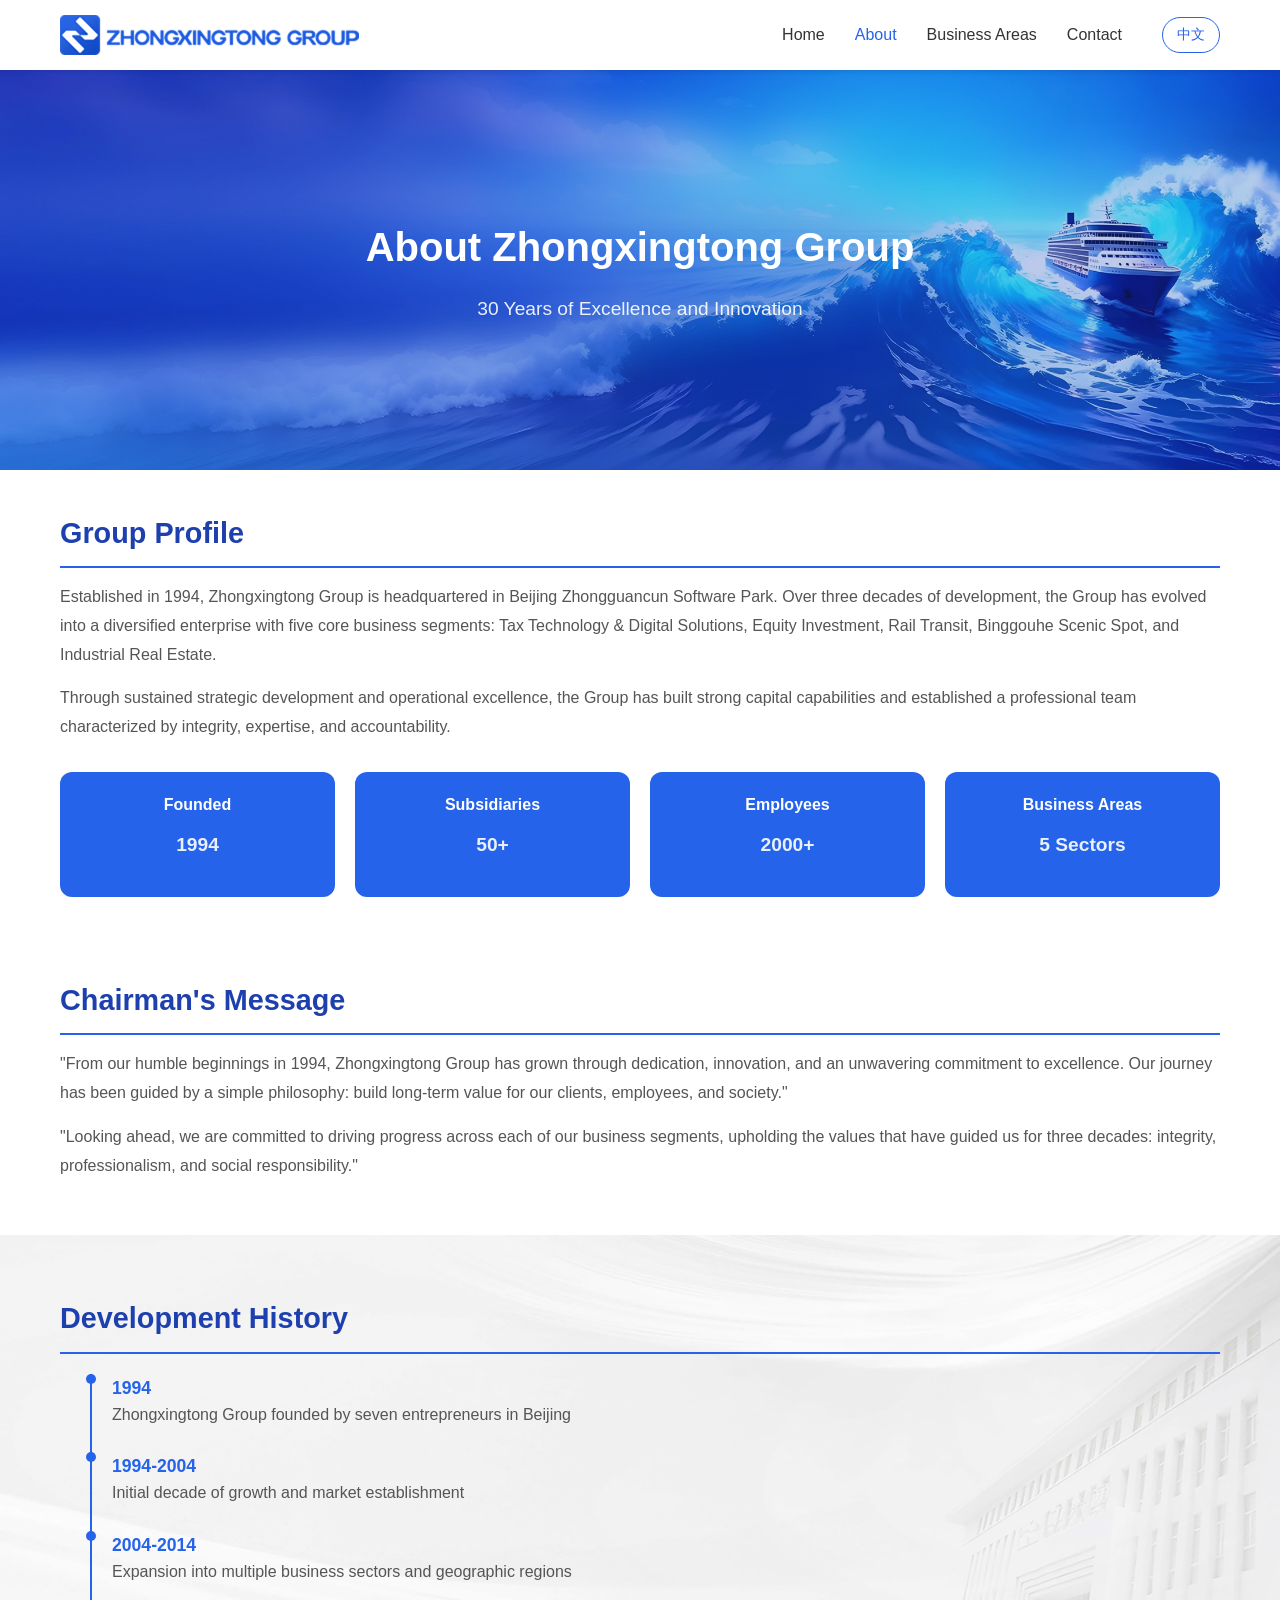
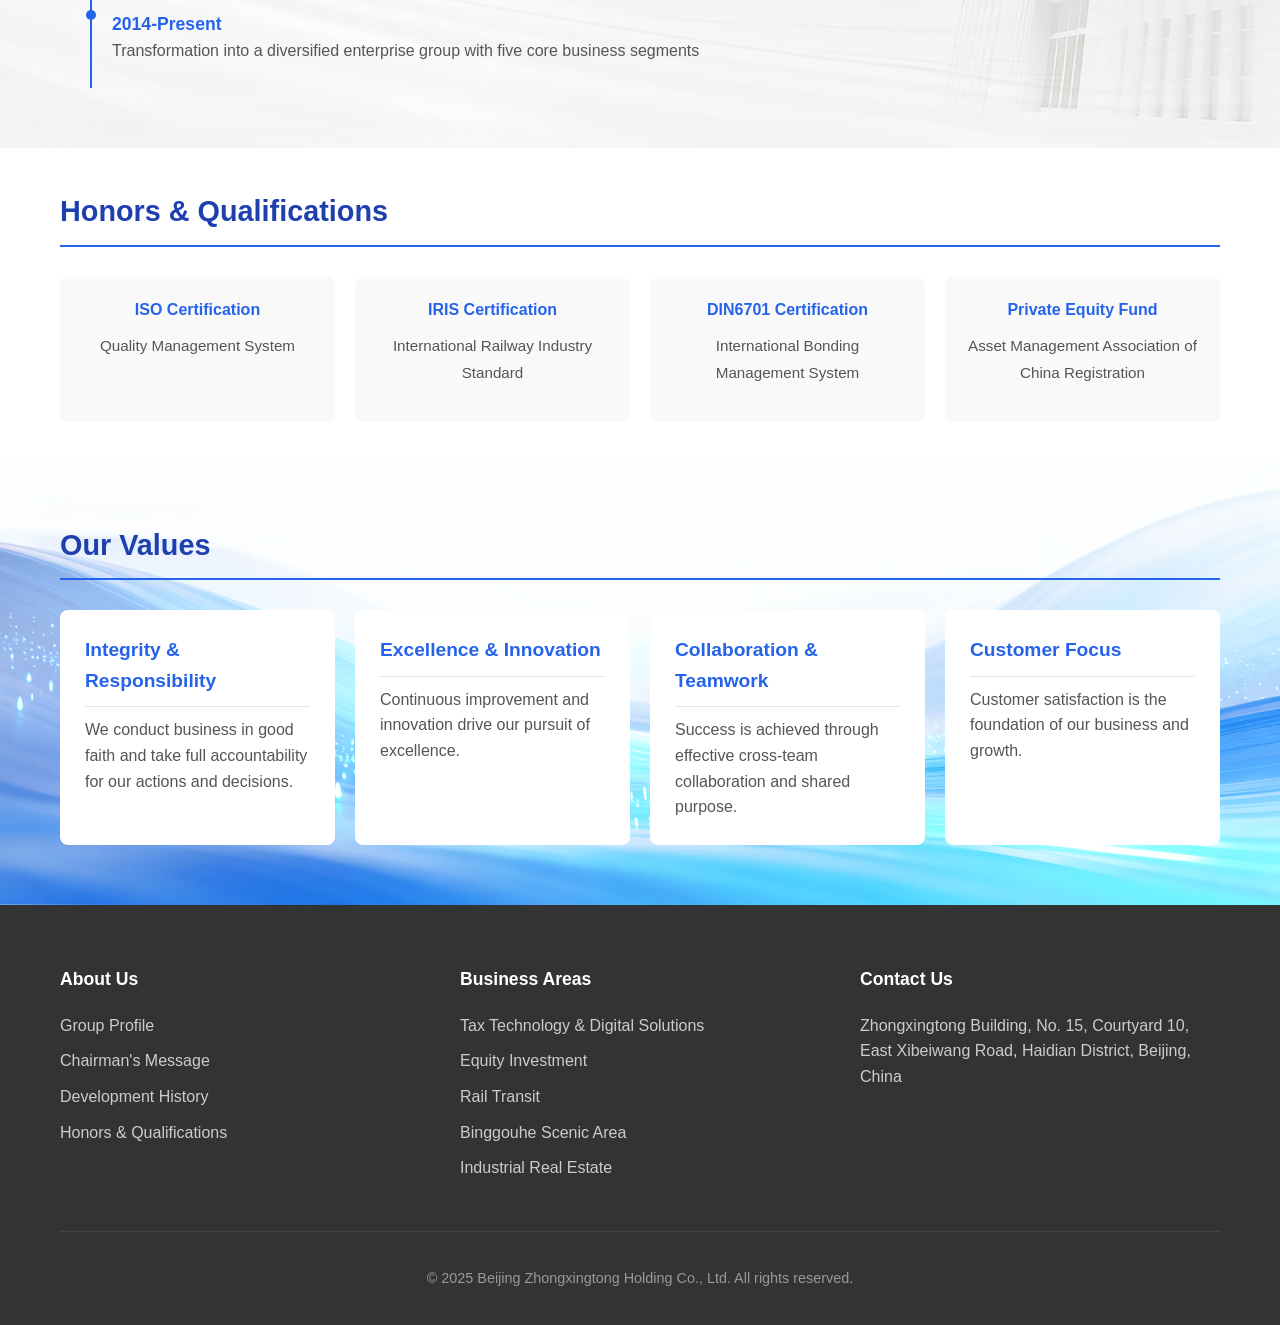
==== commit 77f644f0: "chore: remove phone and fax information from all pages" ====
--- a/about.html
+++ b/about.html
@@ -374,8 +374,6 @@
         <div class="footer-section">
           <h4>Contact Us</h4>
           <p>Zhongxingtong Building, No. 15, Courtyard 10, East Xibeiwang Road, Haidian District, Beijing, China</p>
-          <p>Tel: 010-62965178 / 62965988</p>
-          <p>Fax: 010-59738006</p>
         </div>
       </div>
       <div class="footer-bottom">
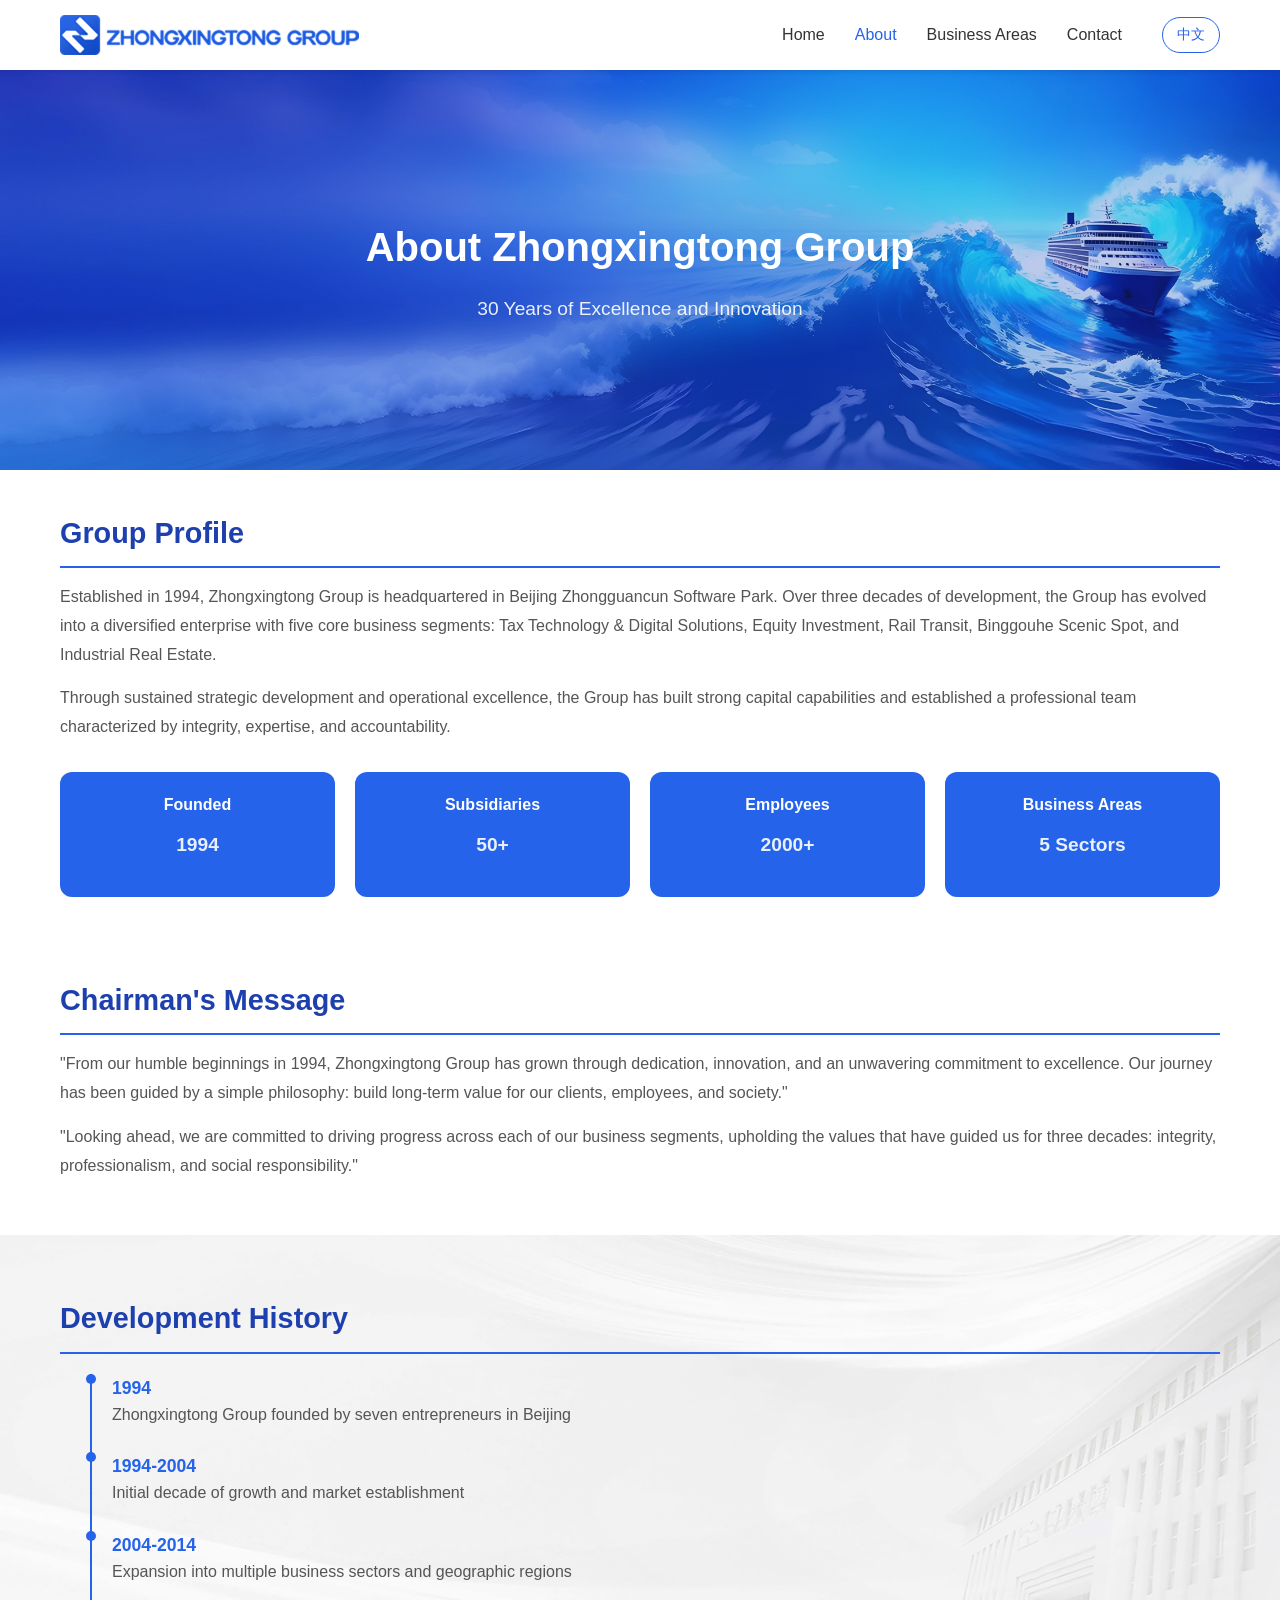
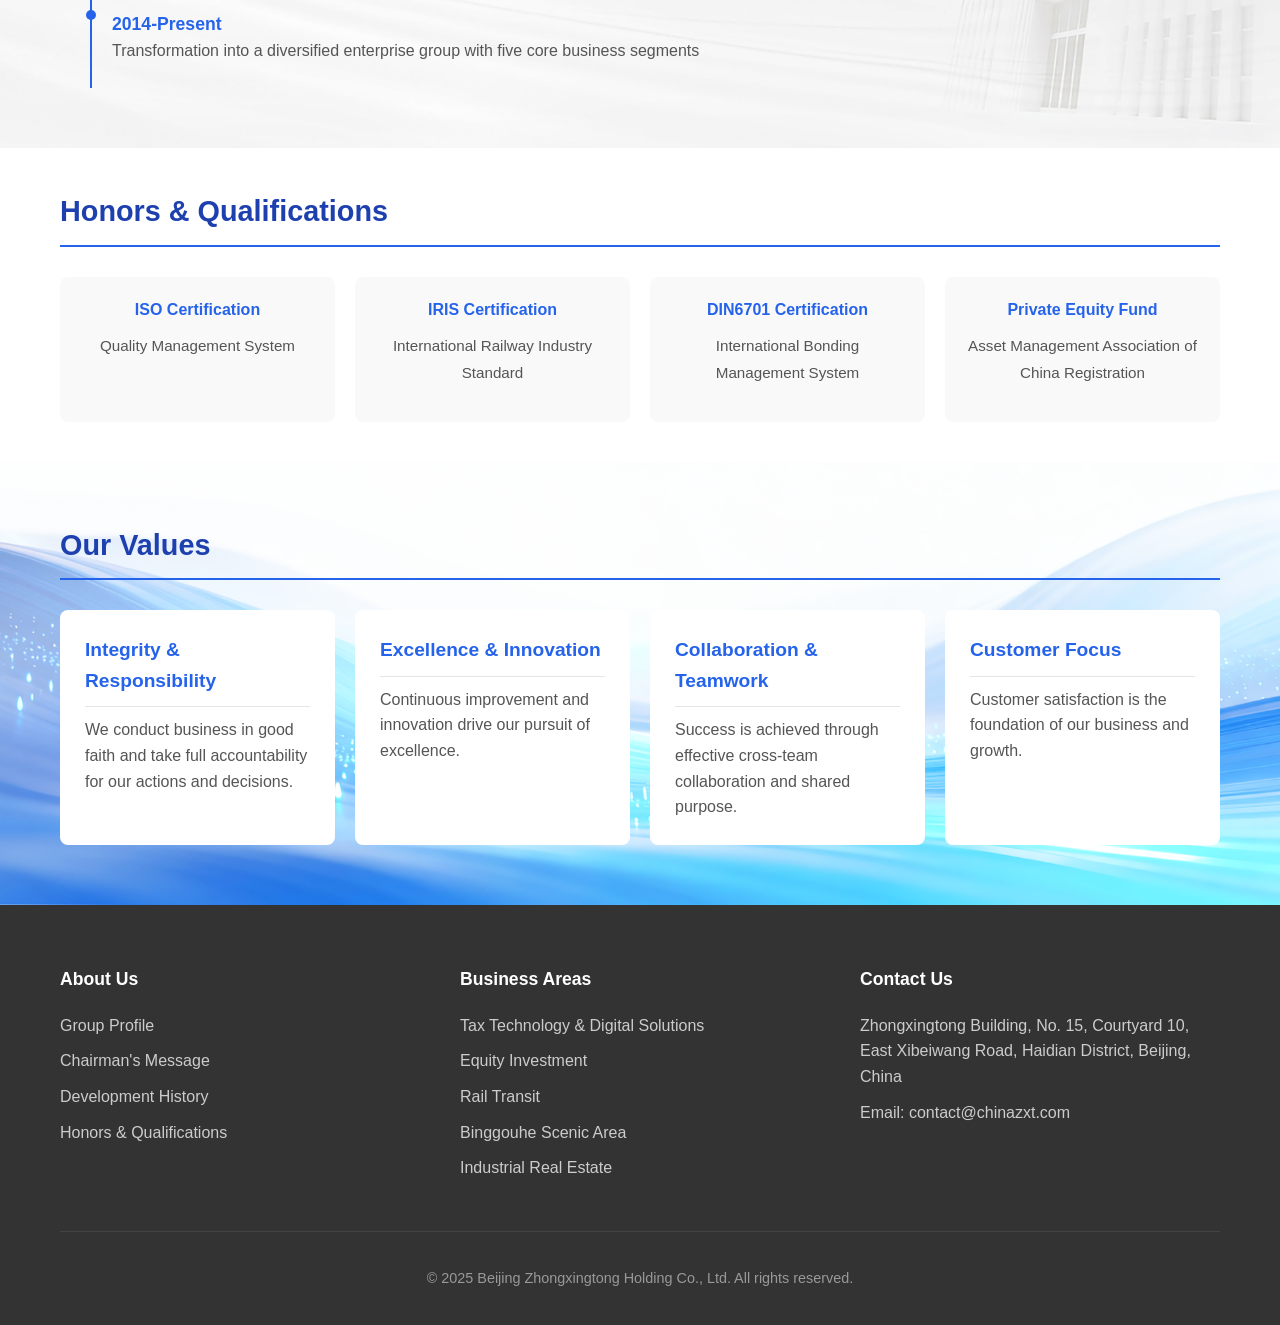
==== commit da7b5a78: "feat: add email contact@chinazxt.com to footer Contact Us section" ====
--- a/about.html
+++ b/about.html
@@ -374,6 +374,7 @@
         <div class="footer-section">
           <h4>Contact Us</h4>
           <p>Zhongxingtong Building, No. 15, Courtyard 10, East Xibeiwang Road, Haidian District, Beijing, China</p>
+          <p>Email: contact@chinazxt.com</p>
         </div>
       </div>
       <div class="footer-bottom">
